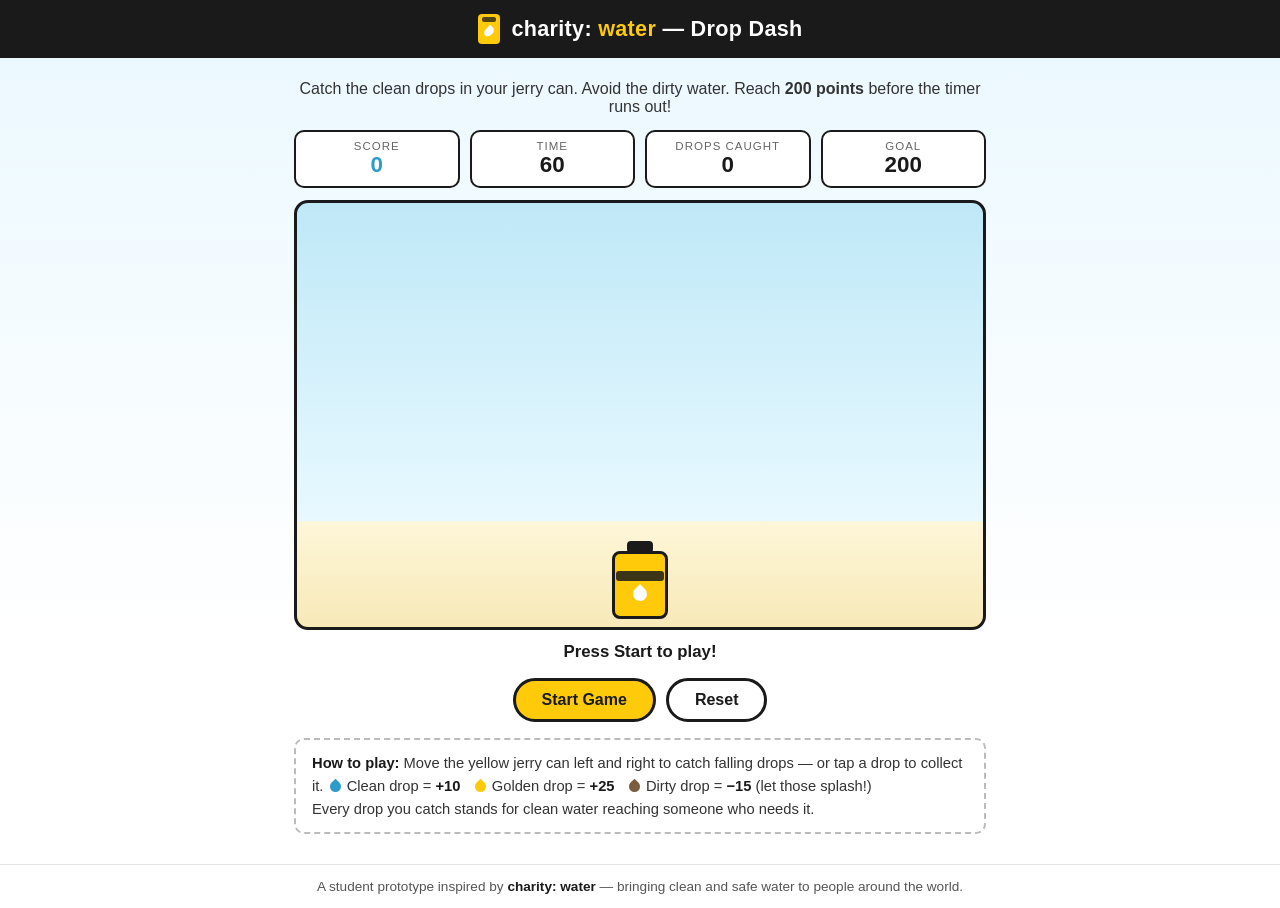
==== drop-dash/index.html @ cccf2622 "Add Drop Dash charity: water game prototype (Project 5)" ====
<!DOCTYPE html>
<html lang="en">
<head>
<meta charset="UTF-8">
<meta name="viewport" content="width=device-width, initial-scale=1.0">
<title>Drop Dash | A charity: water Game</title>
<style>
  :root{
    --cw-yellow:#FFCA0A;
    --cw-black:#1a1a1a;
    --cw-blue:#2E9CCA;
    --cw-light-blue:#BFE8F7;
    --dirty:#7A5C3E;
  }
  *{box-sizing:border-box; margin:0; padding:0;}
  body{
    font-family:"Segoe UI", Arial, Helvetica, sans-serif;
    background:linear-gradient(180deg,#eaf8ff 0%,#ffffff 70%);
    color:var(--cw-black);
    min-height:100vh;
    display:flex;
    flex-direction:column;
    align-items:center;
  }
  header{
    width:100%;
    background:var(--cw-black);
    color:#fff;
    padding:14px 16px;
    display:flex;
    align-items:center;
    justify-content:center;
    gap:12px;
  }
  .logo-can{
    width:22px;height:30px;background:var(--cw-yellow);
    border-radius:4px;position:relative;flex:0 0 auto;
  }
  .logo-can::before{
    content:"";position:absolute;top:3px;left:4px;right:4px;height:5px;
    background:var(--cw-black);border-radius:2px;opacity:.75;
  }
  .logo-can::after{
    content:"";position:absolute;top:12px;left:50%;transform:translateX(-50%);
    width:8px;height:11px;background:#fff;
    border-radius:0 50% 50% 50%;transform:translateX(-50%) rotate(45deg);
  }
  header h1{font-size:1.35rem;letter-spacing:.3px;font-weight:700;}
  header h1 .water{color:var(--cw-yellow);}
  main{width:100%;max-width:720px;padding:16px 14px 30px;}
  .tagline{text-align:center;font-size:1rem;margin:6px 0 14px;color:#333;}
  .hud{
    display:flex;gap:10px;justify-content:space-between;flex-wrap:wrap;
    margin-bottom:12px;
  }
  .hud .stat{
    flex:1 1 100px;background:#fff;border:2px solid var(--cw-black);
    border-radius:10px;padding:8px 6px;text-align:center;
  }
  .hud .stat .label{font-size:.72rem;text-transform:uppercase;letter-spacing:1px;color:#666;}
  .hud .stat .value{font-size:1.4rem;font-weight:800;}
  #scoreVal{color:var(--cw-blue);}
  #gameArea{
    position:relative;width:100%;height:430px;max-height:62vh;
    background:linear-gradient(180deg,var(--cw-light-blue) 0%,#e8f9ff 75%,#fdf6d8 75.2%,#f7e9b8 100%);
    border:3px solid var(--cw-black);border-radius:14px;overflow:hidden;
    touch-action:none;user-select:none;-webkit-user-select:none;
  }
  .drop{position:absolute;width:22px;height:22px;cursor:pointer;z-index:3;}
  .drop svg{width:100%;height:100%;display:block;pointer-events:none;}
  .drop.pop{transition:transform .15s ease, opacity .15s ease;transform:scale(1.7);opacity:0;}
  #can{
    position:absolute;bottom:8px;left:50%;width:64px;height:78px;
    transform:translateX(-50%);z-index:4;pointer-events:none;
  }
  #can .body{
    position:absolute;inset:10px 4px 0 4px;background:var(--cw-yellow);
    border:3px solid var(--cw-black);border-radius:8px;
  }
  #can .cap{
    position:absolute;top:0;left:50%;transform:translateX(-50%);
    width:26px;height:12px;background:var(--cw-black);border-radius:4px;
  }
  #can .stripe{
    position:absolute;top:30px;left:8px;right:8px;height:10px;
    background:var(--cw-black);border-radius:3px;opacity:.85;
  }
  #can .dropmark{
    position:absolute;top:46px;left:50%;width:14px;height:14px;background:#fff;
    border-radius:0 50% 50% 50%;transform:translateX(-50%) rotate(45deg);
  }
  #message{
    min-height:28px;text-align:center;font-weight:700;font-size:1.05rem;
    margin:12px 0 4px;color:var(--cw-black);
  }
  .controls{display:flex;gap:10px;justify-content:center;margin-top:8px;flex-wrap:wrap;}
  button{
    font:inherit;font-weight:700;cursor:pointer;border-radius:999px;
    border:3px solid var(--cw-black);padding:10px 26px;font-size:1rem;
    transition:transform .08s ease;
  }
  button:active{transform:scale(.96);}
  #startBtn{background:var(--cw-yellow);color:var(--cw-black);}
  #resetBtn{background:#fff;color:var(--cw-black);}
  .howto{
    margin-top:16px;background:#fff;border:2px dashed #bbb;border-radius:10px;
    padding:12px 16px;font-size:.92rem;line-height:1.55;color:#333;
  }
  .howto b{color:var(--cw-black);}
  .swatch{display:inline-block;width:11px;height:11px;border-radius:0 50% 50% 50%;
    transform:rotate(45deg);vertical-align:-1px;margin:0 2px;}
  footer{
    width:100%;text-align:center;padding:14px;font-size:.85rem;color:#555;
    border-top:1px solid #e3e3e3;background:#fff;
  }
  footer b{color:var(--cw-black);}
  #overlay{
    position:absolute;inset:0;background:rgba(255,255,255,.88);
    display:none;flex-direction:column;align-items:center;justify-content:center;
    text-align:center;padding:20px;z-index:6;
  }
  #overlay h2{font-size:1.7rem;margin-bottom:8px;}
  #overlay p{font-size:1rem;max-width:420px;line-height:1.5;}
  #confettiCanvas{position:absolute;inset:0;z-index:5;pointer-events:none;display:none;}
  @media (max-width:520px){
    header h1{font-size:1.1rem;}
    #gameArea{height:380px;}
    #can{width:54px;height:68px;}
    .hud .stat .value{font-size:1.15rem;}
    button{padding:9px 20px;}
  }
</style>
</head>
<body>

<header>
  <div class="logo-can" aria-hidden="true"></div>
  <h1>charity: <span class="water">water</span> &mdash; Drop Dash</h1>
</header>

<main>
  <p class="tagline">Catch the clean drops in your jerry can. Avoid the dirty water. Reach <b>200 points</b> before the timer runs out!</p>

  <div class="hud">
    <div class="stat"><div class="label">Score</div><div class="value" id="scoreVal">0</div></div>
    <div class="stat"><div class="label">Time</div><div class="value" id="timeVal">60</div></div>
    <div class="stat"><div class="label">Drops Caught</div><div class="value" id="caughtVal">0</div></div>
    <div class="stat"><div class="label">Goal</div><div class="value">200</div></div>
  </div>

  <div id="gameArea">
    <canvas id="confettiCanvas"></canvas>
    <div id="can"><div class="cap"></div><div class="body"></div><div class="stripe"></div><div class="dropmark"></div></div>
    <div id="overlay">
      <h2 id="overlayTitle">Drop Dash</h2>
      <p id="overlayText">Press Start and move the jerry can with your mouse, finger, or arrow keys.</p>
    </div>
  </div>

  <div id="message">Press Start to play!</div>

  <div class="controls">
    <button id="startBtn">Start Game</button>
    <button id="resetBtn">Reset</button>
  </div>

  <div class="howto">
    <b>How to play:</b> Move the yellow jerry can left and right to catch falling drops &mdash; or tap a drop to collect it.
    <span class="swatch" style="background:#2E9CCA"></span> Clean drop = <b>+10</b> &nbsp;
    <span class="swatch" style="background:#FFCA0A"></span> Golden drop = <b>+25</b> &nbsp;
    <span class="swatch" style="background:#7A5C3E"></span> Dirty drop = <b>&minus;15</b> (let those splash!)
    <br>Every drop you catch stands for clean water reaching someone who needs it.
  </div>
</main>

<footer>
  A student prototype inspired by <b>charity: water</b> &mdash; bringing clean and safe water to people around the world.
</footer>

<script>
  // ---------- Game state ----------
  var GOAL = 200;
  var GAME_TIME = 60;
  var score = 0;
  var caught = 0;
  var timeLeft = GAME_TIME;
  var playing = false;
  var drops = [];
  var spawnTimer = null;
  var clockTimer = null;
  var rafId = null;
  var lastTime = 0;
  var canX = 50; // percent of game area width

  // ---------- Elements ----------
  var gameArea = document.getElementById('gameArea');
  var can = document.getElementById('can');
  var scoreVal = document.getElementById('scoreVal');
  var timeVal = document.getElementById('timeVal');
  var caughtVal = document.getElementById('caughtVal');
  var message = document.getElementById('message');
  var overlay = document.getElementById('overlay');
  var overlayTitle = document.getElementById('overlayTitle');
  var overlayText = document.getElementById('overlayText');
  var startBtn = document.getElementById('startBtn');
  var resetBtn = document.getElementById('resetBtn');

  var DROP_SVG = {
    clean: '<svg viewBox="0 0 24 24"><path d="M12 2 C12 2 4 11 4 16 A8 8 0 0 0 20 16 C20 11 12 2 12 2 Z" fill="#2E9CCA"/></svg>',
    golden: '<svg viewBox="0 0 24 24"><path d="M12 2 C12 2 4 11 4 16 A8 8 0 0 0 20 16 C20 11 12 2 12 2 Z" fill="#FFCA0A" stroke="#c79400" stroke-width="1"/></svg>',
    dirty: '<svg viewBox="0 0 24 24"><path d="M12 2 C12 2 4 11 4 16 A8 8 0 0 0 20 16 C20 11 12 2 12 2 Z" fill="#7A5C3E"/></svg>'
  };
  var POINTS = { clean: 10, golden: 25, dirty: -15 };

  function setMessage(text) { message.textContent = text; }

  function updateHUD() {
    scoreVal.textContent = score;
    timeVal.textContent = timeLeft;
    caughtVal.textContent = caught;
  }

  // ---------- Drops ----------
  function pickDropType() {
    var r = Math.random();
    if (r < 0.12) return 'golden';
    if (r < 0.30) return 'dirty';
    return 'clean';
  }

  function spawnDrop() {
    if (!playing) return;
    var type = pickDropType();
    var el = document.createElement('div');
    el.className = 'drop';
    el.innerHTML = DROP_SVG[type];
    var x = 2 + Math.random() * 94; // percent
    el.style.left = x + '%';
    el.style.top = '-26px';
    gameArea.appendChild(el);
    var drop = { el: el, type: type, x: x, y: -26, speed: 120 + Math.random() * 90 + (GAME_TIME - timeLeft) * 2.2 };
    drops.push(drop);
    el.addEventListener('pointerdown', function () { collectDrop(drop, true); });
  }

  function removeDrop(drop) {
    if (drop.el.parentNode) drop.el.parentNode.removeChild(drop.el);
    var i = drops.indexOf(drop);
    if (i >= 0) drops.splice(i, 1);
  }

  function collectDrop(drop, byClick) {
    if (!playing) return;
    drop.el.classList.add('pop');
    var p = POINTS[drop.type];
    score += p;
    if (drop.type === 'dirty') {
      setMessage('Yuck! Dirty water: ' + p + ' points. Let those splash!');
    } else {
      caught += 1;
      setMessage((byClick ? 'Nice tap! ' : 'Nice catch! ') + '+' + p + ' points');
      if (score === 50 || score === 100 || score === 150) {
        setMessage('Milestone: ' + score + ' points! Keep going!');
      }
    }
    if (score < 0) score = 0;
    updateHUD();
    setTimeout(function () { removeDrop(drop); }, 130);
    checkWin();
  }

  // ---------- Main loop ----------
  function loop(timestamp) {
    if (!playing) return;
    if (!lastTime) lastTime = timestamp;
    var dt = Math.min((timestamp - lastTime) / 1000, 0.05);
    lastTime = timestamp;
    var areaH = gameArea.clientHeight;
    var areaW = gameArea.clientWidth;
    var canW = can.offsetWidth;
    var canLeftPx = (canX / 100) * areaW - canW / 2;
    var canTopPx = areaH - can.offsetHeight - 8;

    for (var i = drops.length - 1; i >= 0; i--) {
      var d = drops[i];
      d.y += d.speed * dt;
      d.el.style.top = d.y + 'px';
      var dropXPx = (d.x / 100) * areaW;
      // Caught by the can?
      if (d.y + 22 >= canTopPx && d.y <= canTopPx + 26 && dropXPx >= canLeftPx - 6 && dropXPx <= canLeftPx + canW + 6) {
        collectDrop(d, false);
      } else if (d.y > areaH - 6) {
        if (d.type !== 'dirty') setMessage('Splash! A clean drop hit the ground.');
        removeDrop(d);
      }
    }
    rafId = requestAnimationFrame(loop);
  }

  // ---------- Win / lose ----------
  function checkWin() {
    if (playing && score >= GOAL) endGame(true);
  }

  function endGame(won) {
    playing = false;
    clearInterval(spawnTimer);
    clearInterval(clockTimer);
    cancelAnimationFrame(rafId);
    overlay.style.display = 'flex';
    if (won) {
      overlayTitle.textContent = 'You did it!';
      overlayText.textContent = 'You reached ' + score + ' points with ' + timeLeft + ' seconds to spare. That is a full jerry can of clean water \u2014 great work!';
      setMessage('You win! Clean water for the win!');
      launchConfetti();
    } else {
      overlayTitle.textContent = "Time's up!";
      overlayText.textContent = 'You scored ' + score + ' points and caught ' + caught + ' clean drops. Press Start to try again and reach ' + GOAL + '!';
      setMessage("Time's up! Final score: " + score);
    }
  }

  // ---------- Start / reset ----------
  function startGame() {
    resetGame();
    playing = true;
    overlay.style.display = 'none';
    document.getElementById('confettiCanvas').style.display = 'none';
    setMessage('Go! Catch the clean drops!');
    spawnDrop();
    spawnTimer = setInterval(spawnDrop, 650);
    clockTimer = setInterval(function () {
      timeLeft -= 1;
      if (timeLeft <= 0) { timeLeft = 0; updateHUD(); endGame(score >= GOAL); return; }
      updateHUD();
    }, 1000);
    lastTime = 0;
    rafId = requestAnimationFrame(loop);
  }

  function resetGame() {
    playing = false;
    clearInterval(spawnTimer);
    clearInterval(clockTimer);
    cancelAnimationFrame(rafId);
    for (var i = drops.length - 1; i >= 0; i--) removeDrop(drops[i]);
    drops = [];
    score = 0; caught = 0; timeLeft = GAME_TIME; canX = 50;
    can.style.left = canX + '%';
    updateHUD();
    overlay.style.display = 'none';
    document.getElementById('confettiCanvas').style.display = 'none';
    setMessage('Press Start to play!');
  }

  startBtn.addEventListener('click', startGame);
  resetBtn.addEventListener('click', resetGame);

  // ---------- Controls: mouse / touch / keys ----------
  function moveCanTo(clientX) {
    var rect = gameArea.getBoundingClientRect();
    var pct = ((clientX - rect.left) / rect.width) * 100;
    canX = Math.max(5, Math.min(95, pct));
    can.style.left = canX + '%';
  }
  gameArea.addEventListener('mousemove', function (e) { if (playing) moveCanTo(e.clientX); });
  gameArea.addEventListener('touchmove', function (e) {
    if (playing && e.touches.length > 0) { moveCanTo(e.touches[0].clientX); e.preventDefault(); }
  }, { passive: false });
  document.addEventListener('keydown', function (e) {
    if (!playing) return;
    if (e.key === 'ArrowLeft') { canX = Math.max(5, canX - 4); can.style.left = canX + '%'; }
    if (e.key === 'ArrowRight') { canX = Math.min(95, canX + 4); can.style.left = canX + '%'; }
  });

  // ---------- Confetti (LevelUp: Celebrate Wins) ----------
  function launchConfetti() {
    var canvas = document.getElementById('confettiCanvas');
    var ctx = canvas.getContext('2d');
    canvas.width = gameArea.clientWidth;
    canvas.height = gameArea.clientHeight;
    canvas.style.display = 'block';
    var colors = ['#FFCA0A', '#2E9CCA', '#1a1a1a', '#7ED321', '#ffffff'];
    var pieces = [];
    for (var i = 0; i < 130; i++) {
      pieces.push({
        x: Math.random() * canvas.width,
        y: -20 - Math.random() * canvas.height * 0.5,
        w: 6 + Math.random() * 6,
        h: 8 + Math.random() * 8,
        color: colors[Math.floor(Math.random() * colors.length)],
        vy: 90 + Math.random() * 140,
        vx: -40 + Math.random() * 80,
        rot: Math.random() * Math.PI,
        vr: -3 + Math.random() * 6
      });
    }
    var start = null;
    function step(ts) {
      if (!start) start = ts;
      var elapsed = (ts - start) / 1000;
      ctx.clearRect(0, 0, canvas.width, canvas.height);
      pieces.forEach(function (p) {
        p.y += p.vy * 0.016; p.x += p.vx * 0.016; p.rot += p.vr * 0.016;
        ctx.save(); ctx.translate(p.x, p.y); ctx.rotate(p.rot);
        ctx.fillStyle = p.color; ctx.fillRect(-p.w / 2, -p.h / 2, p.w, p.h);
        ctx.restore();
      });
      if (elapsed < 3) requestAnimationFrame(step);
      else canvas.style.display = 'none';
    }
    requestAnimationFrame(step);
  }

  updateHUD();
</script>
</body>
</html>
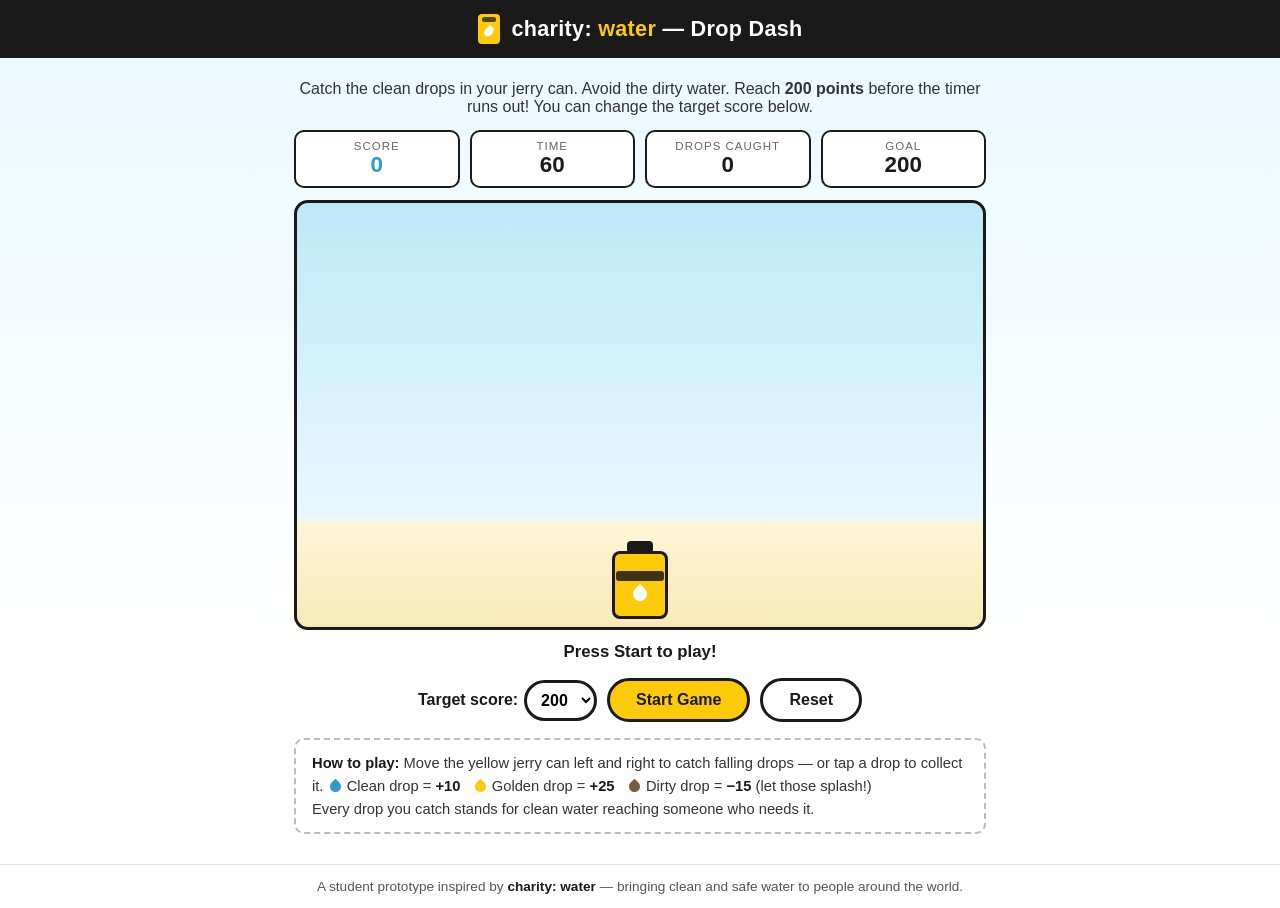
==== commit b52abdfd: "Add adjustable target score (100/200/300) to Drop Dash" ====
--- a/drop-dash/index.html
+++ b/drop-dash/index.html
@@ -93,7 +93,10 @@
     min-height:28px;text-align:center;font-weight:700;font-size:1.05rem;
     margin:12px 0 4px;color:var(--cw-black);
   }
-  .controls{display:flex;gap:10px;justify-content:center;margin-top:8px;flex-wrap:wrap;}
+  .controls{display:flex;gap:10px;justify-content:center;align-items:center;margin-top:8px;flex-wrap:wrap;}
+  .goalpick{font-weight:700;display:flex;align-items:center;gap:6px;}
+  .goalpick select{font:inherit;font-weight:700;padding:8px 10px;border:3px solid var(--cw-black);border-radius:999px;background:#fff;cursor:pointer;}
+  .goalpick select:disabled{opacity:.5;cursor:default;}
   button{
     font:inherit;font-weight:700;cursor:pointer;border-radius:999px;
     border:3px solid var(--cw-black);padding:10px 26px;font-size:1rem;
@@ -139,13 +142,13 @@
 </header>
 
 <main>
-  <p class="tagline">Catch the clean drops in your jerry can. Avoid the dirty water. Reach <b>200 points</b> before the timer runs out!</p>
+  <p class="tagline">Catch the clean drops in your jerry can. Avoid the dirty water. Reach <b><span id="goalTagline">200</span> points</b> before the timer runs out! You can change the target score below.</p>
 
   <div class="hud">
     <div class="stat"><div class="label">Score</div><div class="value" id="scoreVal">0</div></div>
     <div class="stat"><div class="label">Time</div><div class="value" id="timeVal">60</div></div>
     <div class="stat"><div class="label">Drops Caught</div><div class="value" id="caughtVal">0</div></div>
-    <div class="stat"><div class="label">Goal</div><div class="value">200</div></div>
+    <div class="stat"><div class="label">Goal</div><div class="value" id="goalVal">200</div></div>
   </div>
 
   <div id="gameArea">
@@ -160,6 +163,13 @@
   <div id="message">Press Start to play!</div>
 
   <div class="controls">
+    <label class="goalpick">Target score:
+      <select id="goalSelect">
+        <option value="100">100</option>
+        <option value="200" selected>200</option>
+        <option value="300">300</option>
+      </select>
+    </label>
     <button id="startBtn">Start Game</button>
     <button id="resetBtn">Reset</button>
   </div>
@@ -204,6 +214,9 @@
   var overlayText = document.getElementById('overlayText');
   var startBtn = document.getElementById('startBtn');
   var resetBtn = document.getElementById('resetBtn');
+  var goalSelect = document.getElementById('goalSelect');
+  var goalVal = document.getElementById('goalVal');
+  var goalTagline = document.getElementById('goalTagline');
 
   var DROP_SVG = {
     clean: '<svg viewBox="0 0 24 24"><path d="M12 2 C12 2 4 11 4 16 A8 8 0 0 0 20 16 C20 11 12 2 12 2 Z" fill="#2E9CCA"/></svg>',
@@ -218,6 +231,7 @@
     scoreVal.textContent = score;
     timeVal.textContent = timeLeft;
     caughtVal.textContent = caught;
+    goalVal.textContent = GOAL;
   }
 
   // ---------- Drops ----------
@@ -304,6 +318,7 @@
 
   function endGame(won) {
     playing = false;
+    goalSelect.disabled = false;
     clearInterval(spawnTimer);
     clearInterval(clockTimer);
     cancelAnimationFrame(rafId);
@@ -323,6 +338,9 @@
   // ---------- Start / reset ----------
   function startGame() {
     resetGame();
+    GOAL = parseInt(goalSelect.value, 10) || 200;
+    goalSelect.disabled = true;
+    updateHUD();
     playing = true;
     overlay.style.display = 'none';
     document.getElementById('confettiCanvas').style.display = 'none';
@@ -340,6 +358,7 @@
 
   function resetGame() {
     playing = false;
+    goalSelect.disabled = false;
     clearInterval(spawnTimer);
     clearInterval(clockTimer);
     cancelAnimationFrame(rafId);
@@ -355,6 +374,12 @@
 
   startBtn.addEventListener('click', startGame);
   resetBtn.addEventListener('click', resetGame);
+  goalSelect.addEventListener('change', function () {
+    GOAL = parseInt(goalSelect.value, 10) || 200;
+    goalTagline.textContent = GOAL;
+    updateHUD();
+    setMessage('Target score set to ' + GOAL + ' points. Press Start!');
+  });
 
   // ---------- Controls: mouse / touch / keys ----------
   function moveCanTo(clientX) {
